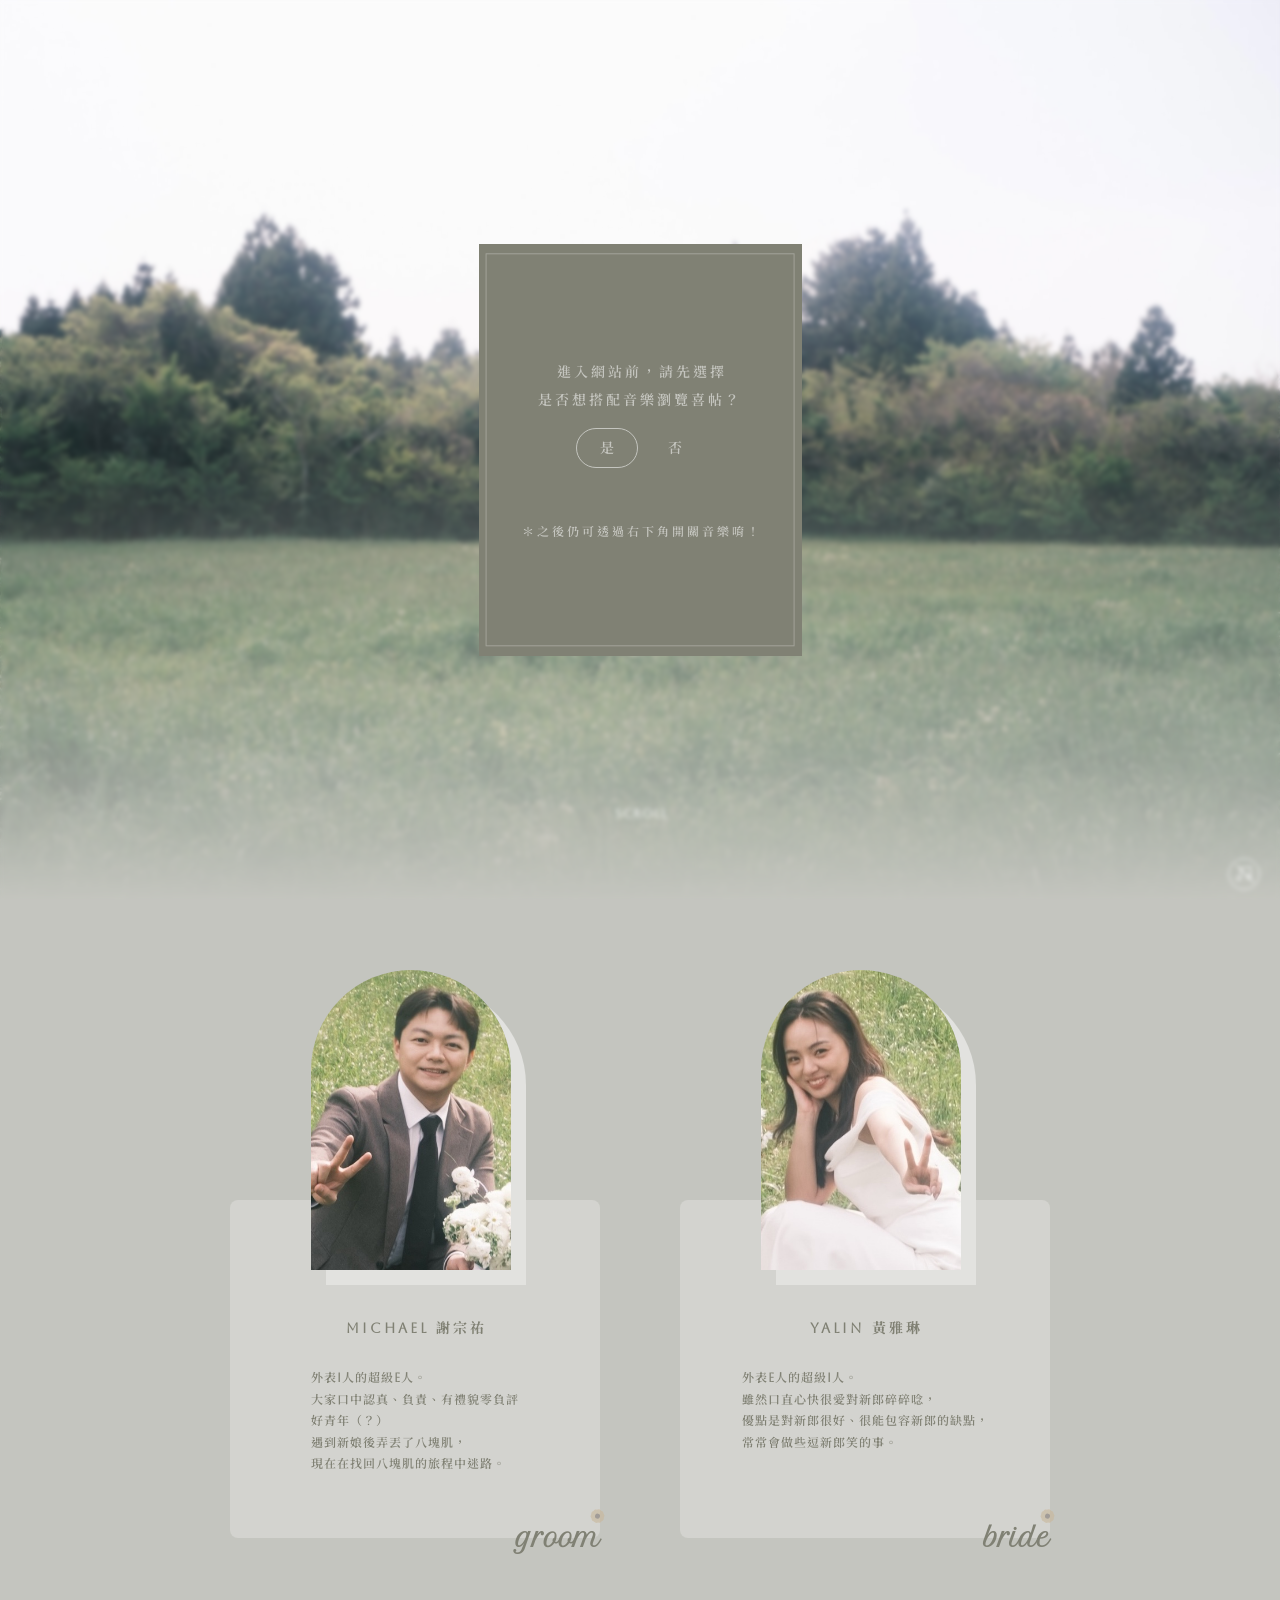
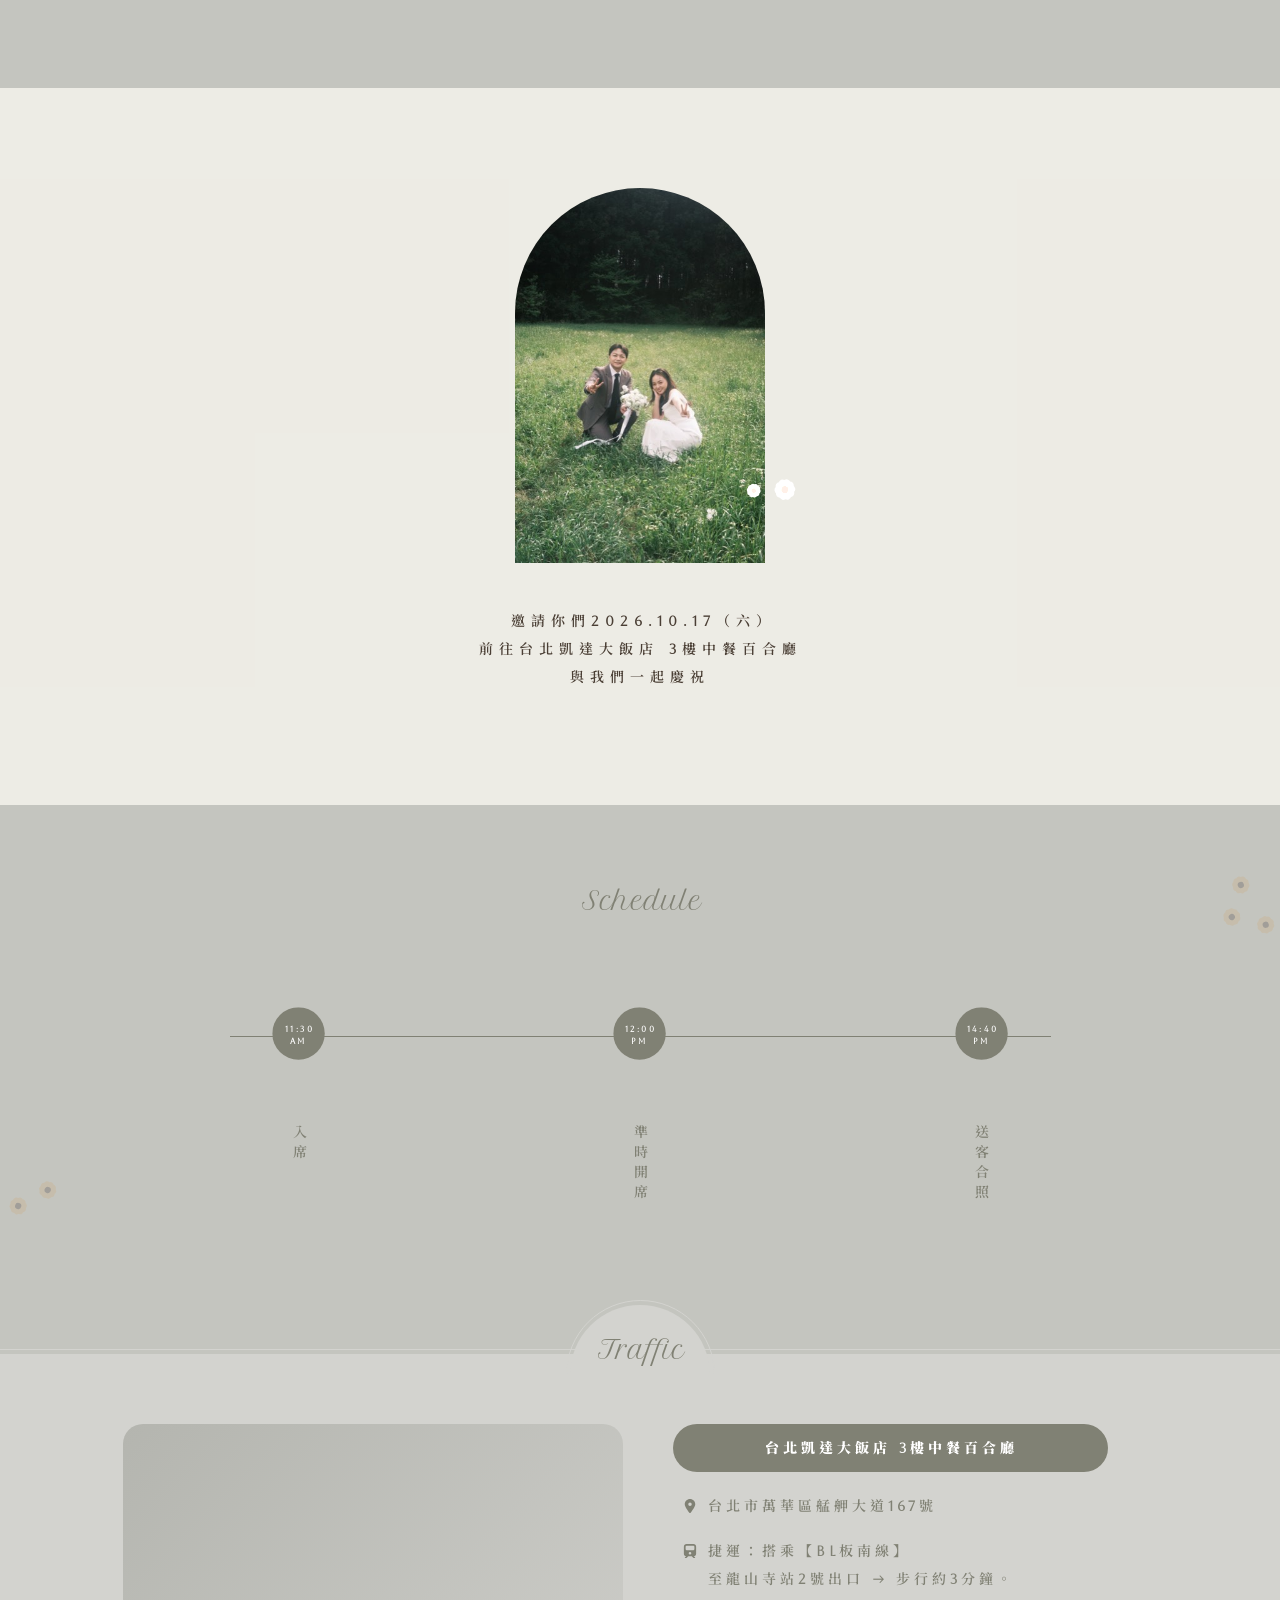
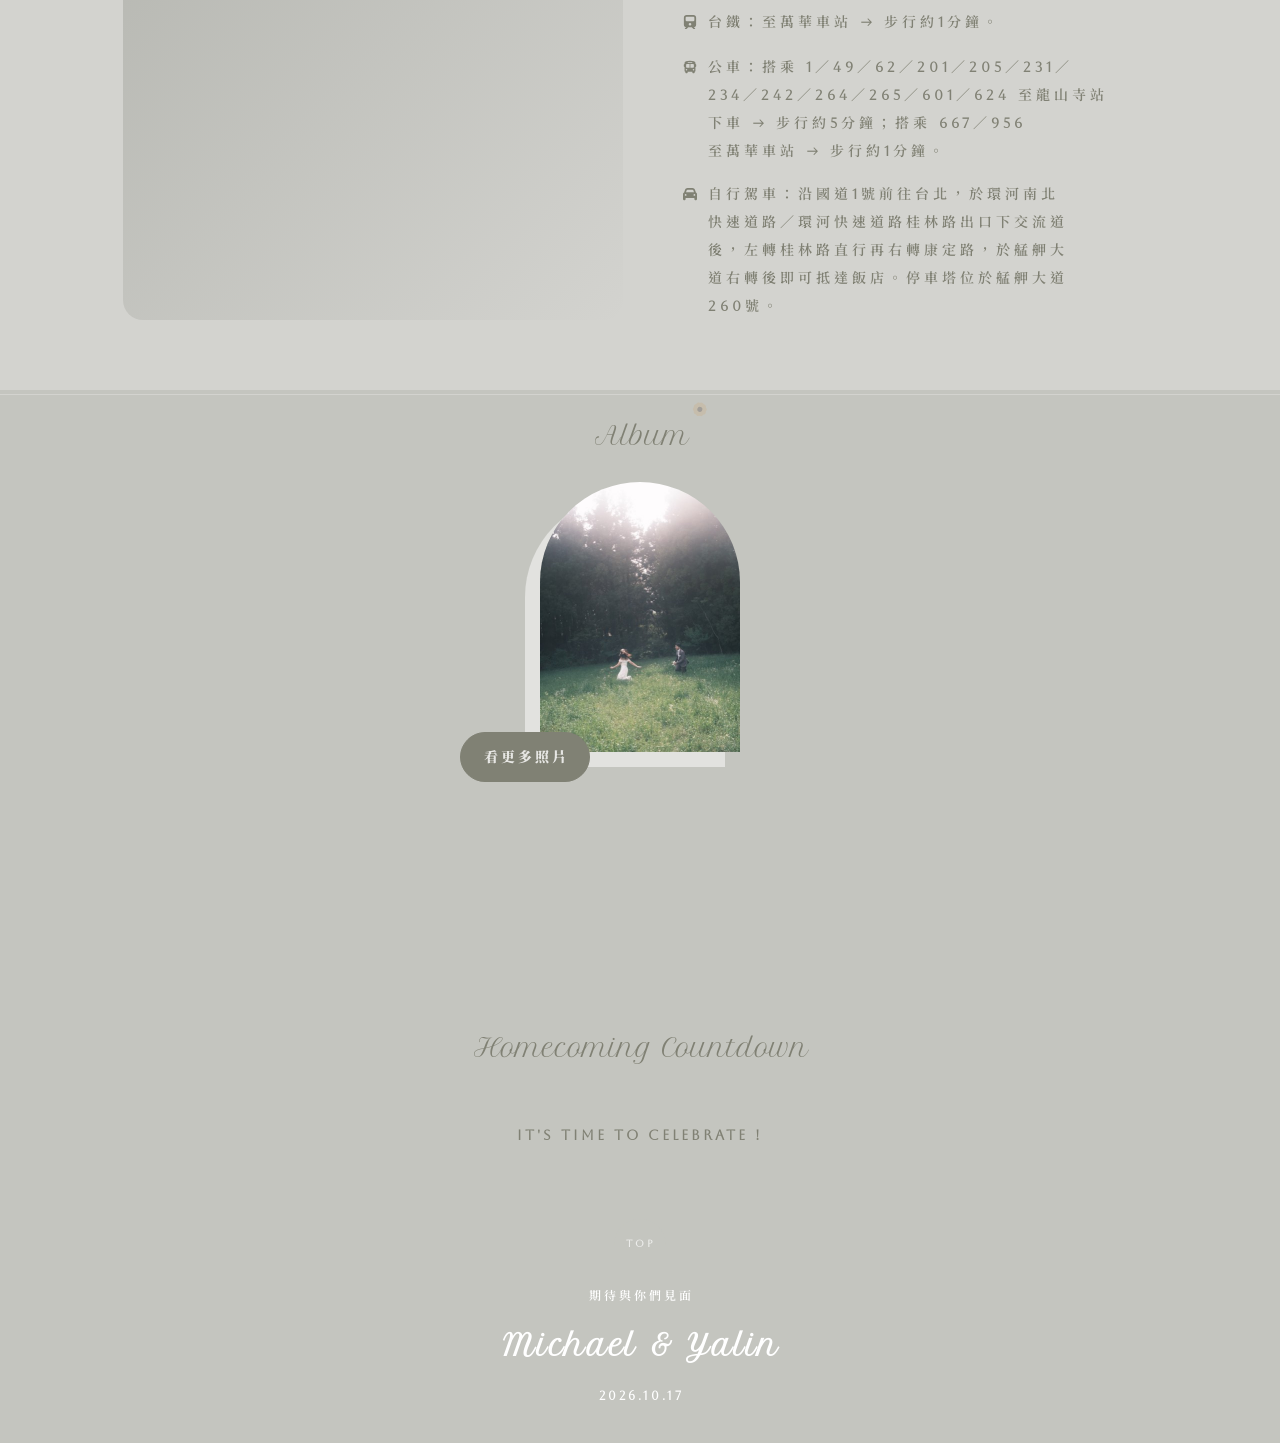
==== homecoming.html @ e2517334 "Add homecoming banquet (歸寧宴) sub-page New homecoming.html mirrors the wedding invitation with its ow" ====
<!DOCTYPE html>
<html lang="zh-Hant">
<head>
<meta charset="UTF-8">
<meta name="description" content="Save the Date for the homecoming banquet of Michael and Yalin!">
<meta name="viewport" content="width=device-width, initial-scale=1.0">
<title>Michael and Yalin｜歸寧宴</title>
<link rel="preconnect" href="https://fonts.googleapis.com">
<link rel="preconnect" href="https://fonts.gstatic.com" crossorigin>
<link rel="stylesheet" href="style.css">
</head>
<body data-event-date="Oct 17, 2026 12:00:00">

<div id="music-onoroff">
    <div>
        <p>進入網站前，請先選擇<br>是否想搭配音樂瀏覽喜帖？</p>
        <a href="javascript:void(0)" onclick="toggleMusic()">是</a>
        <a href="javascript:void(0)" onclick="hideMusicConsent()">否</a>
        <p style="font-size: 12px;">＊之後仍可透過右下角開關音樂唷！</p>
    </div>
</div>

<div class="music-button" onclick="toggleMusic()">
    <svg xmlns="http://www.w3.org/2000/svg" width="20" height="20" viewBox="0 0 24 24" fill="none" stroke="currentColor" stroke-width="1" stroke-linecap="round" stroke-linejoin="round"><circle cx="5.5" cy="17.5" r="2.5"/><circle cx="17.5" cy="15.5" r="2.5"/><path d="M8 17V5l12-2v12"/></svg>
    <div class="music-off-line" id="music-off-line"></div>
</div>

<div class="bg" id="homebg"></div>
<div class="bg" id="secondbg"></div>
<div class="bg" id="thirdbg"></div>

<header id="header">
    <h1>
        2026.10.17<br>
        Michael <span class="amp">&amp;</span> Yalin
    </h1>
    <p class="header-sub">歸寧宴</p>
    <a href="javascript:void(0)" onclick="JumpTo('intro')">
        <p>scroll</p>
        <div id="scroll-line"></div>
    </a>
</header>

<div id="intro">
    <div class="intro-box">
        <div id="groom"></div>
        <p><b>MICHAEL 謝宗祐</b></p>
        <p class="intro-content">
            外表I人的超級E人。<br>
            大家口中認真、負責、有禮貌零負評<br>
            好青年（？）<br>
            遇到新娘後弄丟了八塊肌，<br>
            現在在找回八塊肌的旅程中迷路。
        </p>
        <span class="intro-title">groom</span>
    </div>
    <div class="intro-box">
        <div id="bride"></div>
        <p><b>YALIN 黃雅琳</b></p>
        <p class="intro-content">
            外表E人的超級I人。<br>
            雖然口直心快很愛對新郎碎碎唸，<br>
            優點是對新郎很好、很能包容新郎的缺點，<br>
            常常會做些逗新郎笑的事。
        </p>
        <span class="intro-title">bride</span>
    </div>
</div>

<div id="invite" class="invite">
    <div>
        <div class="invite-img"></div>
        <span id="invite-flower1"></span>
        <span id="invite-flower2"></span>
        <h2>we're getting married</h2>
    </div>
    <p>
        邀請你們2026.10.17（六）<br>
        前往台北凱達大飯店 3樓中餐百合廳<br>與我們一起慶祝
    </p>
</div>

<div id="schedule">
    <h2>Schedule</h2>
    <div id="right-flowers">
        <span class="flowers" id="right-flower1"></span>
        <span class="flowers" id="right-flower2"></span>
        <span class="flowers" id="right-flower3"></span>
    </div>
    <div id="left-flowers">
        <span class="flowers" id="left-flower1"></span>
        <span class="flowers" id="left-flower2"></span>
    </div>
    <div id="timeline">
        <div class="time" id="time1">11:30<br>AM</div>
        <div class="time" id="time2">12:00<br>PM</div>
        <div class="time" id="time3">14:40<br>PM</div>
        <div class="activity" id="activity1">入席</div>
        <div class="activity" id="activity2">準時開席</div>
        <div class="activity" id="activity3">送客合照</div>
    </div>
</div>

<div id="traffic">
    <div id="traffic-box">
        <h2>Traffic</h2>
        <div class="map">
            <iframe
                src="https://www.google.com/maps?q=%E5%8F%B0%E5%8C%97%E5%87%B1%E9%81%94%E5%A4%A7%E9%A3%AF%E5%BA%97%20%E5%8F%B0%E5%8C%97%E5%B8%82%E8%90%AC%E8%8F%AF%E5%8D%80%E8%89%8B%E8%88%BA%E5%A4%A7%E9%81%93167%E8%99%9F&output=embed"
                title="台北凱達大飯店地圖"
                loading="lazy"
                referrerpolicy="no-referrer-when-downgrade"
                allowfullscreen></iframe>
        </div>
        <div id="traffic-content">
            <div class="theplace">
                台北凱達大飯店 3樓中餐百合廳
            </div>
            <div class="guide">
                <div>
                    <svg xmlns="http://www.w3.org/2000/svg" viewBox="0 0 384 512" fill="currentColor" width="14px" height="14px" style="padding-top: 7px;"><path d="M215.7 499.2C267 435 384 279.4 384 192C384 86 298 0 192 0S0 86 0 192c0 87.4 117 243 168.3 307.2c12.3 15.3 35.1 15.3 47.4 0zM192 128a64 64 0 1 1 0 128 64 64 0 1 1 0-128z"/></svg>
                </div>
                <div>台北市萬華區艋舺大道167號</div>

                <div><svg xmlns="http://www.w3.org/2000/svg" viewBox="0 0 448 512" fill="currentColor" width="14px" height="14px" style="padding-top: 7px;"><path d="M96 0C43 0 0 43 0 96L0 352c0 48 35.2 87.7 81.1 94.9l-46 46C28.1 499.9 33.1 512 43 512l39.7 0c8.5 0 16.6-3.4 22.6-9.4L160 448l128 0 54.6 54.6c6 6 14.1 9.4 22.6 9.4l39.7 0c10 0 15-12.1 7.9-19.1l-46-46c46-7.1 81.1-46.9 81.1-94.9l0-256c0-53-43-96-96-96L96 0zM64 96c0-17.7 14.3-32 32-32l256 0c17.7 0 32 14.3 32 32l0 96c0 17.7-14.3 32-32 32L96 224c-17.7 0-32-14.3-32-32l0-96zM224 288a48 48 0 1 1 0 96 48 48 0 1 1 0-96z"/></svg></div>
                <div>捷運：搭乘【BL板南線】<br>至龍山寺站2號出口 → 步行約3分鐘。</div>

                <div><svg xmlns="http://www.w3.org/2000/svg" viewBox="0 0 448 512" fill="currentColor" width="14px" height="14px" style="padding-top: 7px;"><path d="M96 0C43 0 0 43 0 96L0 352c0 48 35.2 87.7 81.1 94.9l-46 46C28.1 499.9 33.1 512 43 512l39.7 0c8.5 0 16.6-3.4 22.6-9.4L160 448l128 0 54.6 54.6c6 6 14.1 9.4 22.6 9.4l39.7 0c10 0 15-12.1 7.9-19.1l-46-46c46-7.1 81.1-46.9 81.1-94.9l0-256c0-53-43-96-96-96L96 0zM64 96c0-17.7 14.3-32 32-32l256 0c17.7 0 32 14.3 32 32l0 96c0 17.7-14.3 32-32 32L96 224c-17.7 0-32-14.3-32-32l0-96zM224 288a48 48 0 1 1 0 96 48 48 0 1 1 0-96z"/></svg></div>
                <div>台鐵：至萬華車站 → 步行約1分鐘。</div>

                <div><svg xmlns="http://www.w3.org/2000/svg" viewBox="0 0 576 512" fill="currentColor" width="14px" height="14px" style="padding-top: 7px;"><path d="M288 0C422.4 0 512 35.2 512 80l0 16 0 32c17.7 0 32 14.3 32 32l0 64c0 17.7-14.3 32-32 32l0 160c0 17.7-14.3 32-32 32l0 32c0 17.7-14.3 32-32 32l-32 0c-17.7 0-32-14.3-32-32l0-32-192 0 0 32c0 17.7-14.3 32-32 32l-32 0c-17.7 0-32-14.3-32-32l0-32c-17.7 0-32-14.3-32-32l0-160c-17.7 0-32-14.3-32-32l0-64c0-17.7 14.3-32 32-32l0-32 0-16C64 35.2 153.6 0 288 0zM128 160l0 96c0 17.7 14.3 32 32 32l112 0 0-160-112 0c-17.7 0-32 14.3-32 32zM304 288l112 0c17.7 0 32-14.3 32-32l0-96c0-17.7-14.3-32-32-32l-112 0 0 160zM144 400a32 32 0 1 0 0-64 32 32 0 1 0 0 64zm288 0a32 32 0 1 0 0-64 32 32 0 1 0 0 64zM384 80c0-8.8-7.2-16-16-16L208 64c-8.8 0-16 7.2-16 16s7.2 16 16 16l160 0c8.8 0 16-7.2 16-16z"/></svg></div>
                <div>公車：搭乘 1／49／62／201／205／231／<br>234／242／264／265／601／624 至龍山寺站<br>下車 → 步行約5分鐘；搭乘 667／956<br>至萬華車站 → 步行約1分鐘。</div>

                <div><svg xmlns="http://www.w3.org/2000/svg" viewBox="0 0 512 512" fill="currentColor" width="14px" height="14px" style="padding-top: 7px;"><path d="M135.2 117.4L109.1 192l293.8 0-26.1-74.6C372.3 104.6 360.2 96 346.6 96L165.4 96c-13.6 0-25.7 8.6-30.2 21.4zM39.6 196.8L74.8 96.3C88.3 57.8 124.6 32 165.4 32l181.2 0c40.8 0 77.1 25.8 90.6 64.3l35.2 100.5c23.2 9.6 39.6 32.5 39.6 59.2l0 144 0 48c0 17.7-14.3 32-32 32l-32 0c-17.7 0-32-14.3-32-32l0-48L96 400l0 48c0 17.7-14.3 32-32 32l-32 0c-17.7 0-32-14.3-32-32l0-48L0 256c0-26.7 16.4-49.6 39.6-59.2zM128 288a32 32 0 1 0 -64 0 32 32 0 1 0 64 0zm288 32a32 32 0 1 0 0-64 32 32 0 1 0 0 64z"/></svg></div>
                <div>自行駕車：沿國道1號前往台北，於環河南北<br>快速道路／環河快速道路桂林路出口下交流道<br>後，左轉桂林路直行再右轉康定路，於艋舺大<br>道右轉後即可抵達飯店。停車塔位於艋舺大道<br>260號。</div>
            </div>
        </div>
    </div>
</div>

<div class="photo-video">
    <h2>Album</h2>
    <div class="photo"><a href="javascript:void(0)" onclick="showgallery()">看更多照片</a></div>
</div>

<a href="javascript:void(0)" id="closebutton" onclick="closegallery()">&times;</a>
<div id="gallery">
    <div id="photo-gallery">
        <div id="photo-gallery-grid"></div>
        <p>photos by Michael &amp; Yalin</p>
    </div>
</div>

<div id="photo-viewer">
    <button class="viewer-nav viewer-prev" onclick="showPrevViewerPhoto()" aria-label="Previous">&#10094;</button>
    <img src="" alt="" id="viewerImg">
    <button class="viewer-nav viewer-next" onclick="showNextViewerPhoto()" aria-label="Next">&#10095;</button>
</div>

<div class="countdown-area" id="countdown-area">
    <h2>Homecoming Countdown</h2>
    <p>距離歸寧宴還有</p>
    <div class="countdown-area-box">
        <div id="days"></div>
        <div id="hours"></div>
        <div id="mins"></div>
        <div id="secs"></div>
        <p>Days</p>
        <p>Hours</p>
        <p>Mins</p>
        <p>Secs</p>
    </div>
    <p>期待與你們見面！</p>
</div>

<footer>
    <a href="javascript:void(0)" onclick="JumpTo('header')">TOP</a>
    <div>期待與你們見面</div>
    <div class="footer-signature">Michael &amp; Yalin</div>
    <div>2026.10.17</div>
</footer>

<script src="https://code.jquery.com/jquery-3.4.1.js" integrity="sha256-WpOohJOqMqqyKL9FccASB9O0KwACQJpFTUBLTYOVvVU=" crossorigin="anonymous"></script>
<script src="script.js"></script>
</body>
</html>
---- style.css ----
@import url('https://fonts.googleapis.com/css2?family=Aboreto&family=Noto+Serif+TC:wght@600;900&family=Petit+Formal+Script&display=swap');

:root{
    --flower-svg: url("data:image/svg+xml,%3Csvg xmlns='http://www.w3.org/2000/svg' viewBox='0 0 40 60'%3E%3Cg fill='%23c9b79a'%3E%3Cellipse cx='20' cy='15' rx='8' ry='14'/%3E%3Cellipse cx='20' cy='15' rx='8' ry='14' transform='rotate(72 20 15)'/%3E%3Cellipse cx='20' cy='15' rx='8' ry='14' transform='rotate(144 20 15)'/%3E%3Cellipse cx='20' cy='15' rx='8' ry='14' transform='rotate(216 20 15)'/%3E%3Cellipse cx='20' cy='15' rx='8' ry='14' transform='rotate(288 20 15)'/%3E%3Ccircle cx='20' cy='15' r='5' fill='%23807874'/%3E%3C/g%3E%3C/svg%3E");
}

html{scroll-behavior: smooth;}
body,html{height: 100%;}

body{
    margin: 0;
    padding: 0;
    font-family: 'Aboreto','Noto Serif TC',serif;
    color: rgb(128, 129, 116);
    background-color: rgb(196, 197, 191);
    text-align: center;
    text-indent: 3px;
    letter-spacing: 3px;
    font-size: 14px;
    font-weight: 600;
    line-height: 2;
}

::selection{
    color: rgb(128, 129, 116);
    background-color: rgba(38, 39, 32,0.7);
}

h1{
    font-size: 12px;
    margin-top: 50px;
    font-weight: 900;
}

h2{
    font-size: 25px;
    font-family: 'Petit Formal Script', cursive;
    font-weight: 400;
    letter-spacing: 0;
}

header{
    width: 100%;
    height: 100%;
    position: relative;
    display: flex;
    flex-direction: column;
    justify-content: center;
    align-items: center;
    color: rgb(255, 255, 255);
    background-image: linear-gradient(rgba(196, 197, 191, 0) 50%,rgba(196, 197, 191, 1));
    overflow: hidden;
}

header h1{
    font-size: 13px;
    letter-spacing: 4px;
}

header h1 span.amp{
    font-size: 10px;
}

header a{
    position: absolute;
    display: flex;
    flex-direction: column;
    align-items: center;
    height: 110px;
    bottom: 0px;
    text-decoration: none;
    color: rgba(255, 255, 255,0.8);
}

header a p{
    font-size: 12px;
    letter-spacing: 1px;
    padding-bottom: 10px;
    animation-name: scrollp;
    animation-iteration-count: infinite;
    animation-duration: 2s;
    transform: translateY(0);
}

@keyframes scrollp{
    0% { transform: translateY(0); }
    50% { transform: translateY(10px); }
    100% { transform: translateY(0); }
}

#scroll-line{
    display: block;
    height: 0;
    border-left: 1px solid rgba(255, 255, 255, 0.3);
    animation-name: scroll-line;
    animation-iteration-count: infinite;
    animation-duration: 1s;
}

@keyframes scroll-line{
    0% { height: 0; }
    100% { height: 60px; }
}

.bg{
    width: 100%;
    height: 100%;
    position: fixed;
    background-size: cover;
    background-position: center;
    z-index: -99;
}

#homebg{
    background-position: 50% 40%;
    background-image: url("reference/網頁用圖/background1.JPG");
    z-index: -100;
}
#secondbg{
    background-image: url("reference/網頁用圖/background2.JPG");
    display: none;
}
#thirdbg{
    background-image: url("reference/網頁用圖/background3.JPG");
    filter: brightness(160%);
    display: none;
}

#intro{
    padding: 150px 0 0 0;
    display: flex;
    flex-wrap: wrap;
    justify-content: center;
    background-color: rgb(196, 197, 191);
    overflow: hidden;
}

.intro-box{
    display: flex;
    flex-direction: column;
    align-items: center;
    position: relative;
    background-color: rgba(211, 211, 207);
    border-radius: 8px;
    padding: 100px 50px 50px 50px;
    margin: 150px 40px;
    width: 270px;
    opacity: 0;
    transform: translateY(100px);
    transition: 1s;
}

.intro-box.active{
    opacity: 1;
    transform: translateX(0);
}

#groom, #bride{
    position: absolute;
    top: -80px;
    left: 49%;
    transform: translate(-50%, -50%);
    width: 200px;
    height: 300px;
    border-radius: 100px 100px 0 0;
    box-shadow: 15px 15px 0px rgb(226, 226, 223);
    background-repeat: no-repeat;
}

#groom{
    background-image: url('reference/網頁用圖/avatar_groom.jpg');
    background-position: 50% 30%;
    background-size: cover;
}

#bride{
    background-image: url('reference/網頁用圖/avatar_bride.jpg');
    background-position: 50% 20%;
    background-size: cover;
}

.intro-content{
    text-align: left;
    text-indent: 0;
    font-size: 12px;
    letter-spacing: 1px;
    line-height: 1.8;
    opacity: 0;
    transition: 1.5s;
}

.intro-content.active{
    opacity: 1;
}

.intro-title{
    position: absolute;
    font-family: 'Petit Formal Script', cursive;
    font-size: 25px;
    letter-spacing: 0;
    bottom: -25px;
    right: 0px;
}

.intro-title::after{
    content: '';
    position: absolute;
    height: 50px;
    width: 20px;
    background-image: var(--flower-svg);
    background-repeat: no-repeat;
    background-size: contain;
    transform: rotate(15deg);
    right: -3px;
    bottom: 5px;
    opacity: 0.6;
    z-index: -1;
    pointer-events: none;
}

#invite{
    padding: 100px 0;
    display: flex;
    flex-direction: column;
    align-items: center;
    color: rgb(74, 63, 53);
    background-color: rgba(245, 242, 235, 0.85);
    overflow: hidden;
}

#invite div{
    position: relative;
    width: 350px;
}

.invite-img{
    width: 70%;
    max-width: 250px;
    aspect-ratio: 1 / 1.5;
    border-radius: 200px 200px 0 0;
    margin: auto;
    background-image: url('reference/gallery/thumbs/IMG_0279.JPG');
    background-size: cover;
    background-position: 50% 20%;
}

#invite-flower1{
    position: absolute;
    width: 20px;
    height: 30px;
    bottom:50px;
    right: 50px;
    background-image: var(--flower-svg);
    background-repeat: no-repeat;
    background-size: contain;
    filter: brightness(200%);
    transform: rotate(-10deg);
    animation-name: smallflower;
    animation-iteration-count: infinite;
    animation-duration: 1s;
    pointer-events: none;
    user-select:none;
}

@keyframes smallflower{
    0% { transform: rotate(-10deg); }
    50% { transform: rotate(-5deg); }
    100% { transform: rotate(-10deg); }
}

#invite-flower2{
    position: absolute;
    width: 30px;
    height: 45px;
    bottom: 40px;
    right: 18px;
    background-image: var(--flower-svg);
    background-repeat: no-repeat;
    background-size: contain;
    filter: brightness(200%);
    transform: rotate(15deg);
    animation-name: bigflower;
    animation-iteration-count: infinite;
    animation-duration: 1s;
    pointer-events: none;
    user-select:none;
}

@keyframes bigflower{
    0% { transform: rotate(15deg); }
    50% { transform: rotate(10deg); }
    100% { transform: rotate(15deg); }
}

#invite h2{
    position: absolute;
    font-size: 28px;
    bottom: -50px;
    width: 100%;
    color: rgb(255, 255, 255);
    opacity: 0;
    transition: 0.7s;
    transform: translateY(50px);
}

#invite h2.active{
    opacity: 1;
    transform: translateY(0);
}

#invite p{
    padding: 30px 20px 0 20px;
    text-indent: 6px;
    letter-spacing: 6px;
    opacity: 0;
    transition: 0.7s;
    transition-delay: 0.1s;
    transform: translateY(50px);
}

#invite p.active{
    opacity: 1;
    transform: translateY(0);
}

/* ---------- Cross-links between the wedding page and the
   homecoming-banquet sub-page (index.html <-> homecoming.html) ---------- */
.page-link:link, .page-link:visited{
    display: inline-block;
    width: auto;
    margin-top: 40px;
    padding: 10px 24px;
    font-size: 13px;
    letter-spacing: 3px;
    text-indent: 3px;
    text-decoration: none;
    color: rgba(255, 255, 255, 0.9);
    border: 1px solid rgb(128, 129, 116);
    background-color: rgb(128, 129, 116);
    border-radius: 70px;
    transition: 0.5s;
}

.page-link:hover, .page-link:active{
    color: rgb(128, 129, 116);
    background-color: rgba(245, 242, 235, 0.9);
}

.footer-page-link:link, .footer-page-link:visited{
    margin-top: 10px;
    font-size: 11px;
    padding: 7px 18px;
    color: rgba(255, 255, 255, 0.85);
    border-color: rgba(255, 255, 255, 0.6);
    background-color: transparent;
}

.footer-page-link:hover, .footer-page-link:active{
    color: rgb(128, 129, 116);
    background-color: rgba(255, 255, 255, 0.85);
    border-color: rgba(255, 255, 255, 0.85);
}

.header-sub{
    margin: 0;
    font-size: 12px;
    letter-spacing: 8px;
    color: rgba(255, 255, 255, 0.85);
}

#schedule{
    position: relative;
    padding: 50px 0 150px 0;
    background-color: rgb(196, 197, 191);
    overflow: hidden;
}

#timeline{
    position: relative;
    margin: auto;
    padding-top: 50px;
    display: grid;
    grid-auto-columns: 1fr;
    grid-template-areas:
      'time1 activity1'
      'time2 activity2'
      'time3 activity3';
    width: 260px;
    row-gap: 50px;
    justify-content: center;
}

#timeline::before{
    content: '';
    position: absolute;
    width: 0;
    height: 85%;
    top: 90px;
    left: 25%;
    border-left: 1px solid rgb(128, 129, 116);
}

#timeline div{
    display: flex;
    align-items: center;
    justify-content: center;
}

.time{
    font-size: 12px;
    width: 75px;
    height: 70px;
    border-radius: 50%;
    padding-top: 5px;
    line-height: 1.5;
    justify-self: center;
    color: rgb(255, 255, 255);
    background-color: rgb(128, 129, 116);
    transform: scale(0.7);
}

.time.active{
    animation-name: time-animation;
    animation-duration: 1.5s;
    animation-fill-mode: forwards;
}

@keyframes time-animation{
    0%{ transform: scale(0.7); }
    50%{ transform: scale(1); }
    100%{ transform: scale(0.9); }
}

.activity{
    letter-spacing: 6px;
}

#time1{ grid-area: time1; }
#time2{ grid-area: time2; }
#time3{ grid-area: time3; }
#activity1{ grid-area: activity1; }
#activity2{ grid-area: activity2; }
#activity3{ grid-area: activity3; }

#right-flowers{ position: absolute; top: 20%; right: 0; }
#left-flowers{ position: absolute; bottom: 20%; left: 0; }

.flowers{
    display: inline-block;
    position: relative;
    width: 25px;
    height: 40px;
    opacity: 0.5;
    pointer-events: none;
    user-select:none;
    background-image: var(--flower-svg);
    background-repeat: no-repeat;
    background-size: contain;
}

#left-flower1{ transform: rotate(15deg); }
#left-flower2{ transform: rotate(30deg); top:-17px; left: -5px; }
#right-flower1{ transform: scaleX(-1) rotate(40deg); top:-10px; right: -35px; }
#right-flower2{ transform: rotate(-15deg); top:-40px; right: -8px; }
#right-flower3{ transform: scaleX(-1) rotate(10deg); }

#traffic{ background-color: rgb(196, 197, 191); }

#traffic h2{
    padding: 20px 5px 0 5px;
    background-color: rgba(211, 211, 207,1);
    border-radius: 70px 70px 0 0;
    width: 130px;
    top: -70px;
    position: absolute;
}

#traffic h2::before{
    content: '';
    position: absolute;
    border: 1px solid rgba(211, 211, 207,1);
    border-radius: 75px 75px 0 0;
    width: 105%;
    height: 110%;
    top: -5px;
    left: -4.5px;
}

#traffic-box{
    padding: 50px 0;
    background-color: rgba(211, 211, 207,1);
    display: flex;
    flex-wrap: wrap;
    justify-content: center;
    position: relative;
}

#traffic-box::before{
    content: '';
    position: absolute;
    border-top: 1px solid rgba(211, 211, 207,1);
    width: 100%;
    top: -5px;
    left: 0;
}

#traffic-box::after{
    content: '';
    position: absolute;
    border-top: 1px solid rgba(211, 211, 207,1);
    width: 100%;
    bottom: -5px;
    left: 0;
    z-index: 2;
}

.map{
    width: 90%;
    max-width: 500px;
    aspect-ratio: 4 / 3;
    position: relative;
    margin: 20px 0;
    display: flex;
    justify-content: center;
    align-items: center;
    border-radius: 20px;
    background: linear-gradient(135deg, rgb(180,181,175), rgb(211,211,207));
    overflow: hidden;
}

.map iframe{
    position: absolute;
    inset: 0;
    width: 100%;
    height: 100%;
    border: 0;
    display: block;
}

#traffic-content{
    display: flex;
    flex-direction: column;
    justify-content: center;
    padding: 20px 50px;
    letter-spacing: 4px;
    max-width: 600px;
}

.theplace{
    color: rgb(255, 255, 255);
    background-color: rgb(128, 129, 116);
    padding: 10px;
    border-radius: 40px;
    font-weight: 900;
    text-align: center;
    opacity: 0;
    transition: 1s;
}

.theplace.active{ opacity: 1; }

.guide{
    text-align: left;
    text-indent: 0;
    padding: 20px 0 0 10px;
    display: grid;
    grid-template-columns: 25px auto;
    row-gap: 15px;
    opacity: 0;
    transform: translateY(100px);
    transition: 1s;
}

.guide.active{ opacity: 1; transform: translateY(0); }

#dresscode{
    padding: 200px 0;
    position: relative;
    background-color: rgb(196, 197, 191);
    overflow: hidden;
}

.dresscode-box{
    width: 0px;
    margin: auto;
    position: relative;
    opacity: 0;
    transition: 1s;
}

.dresscode-box.active{ opacity: 1; width: 340px; }

.dresscode-img{
    position: absolute;
    width: 80%;
    height: 120%;
    background-image: url('reference/gallery/thumbs/IMG_0344.JPG');
    background-repeat: no-repeat;
    background-size: cover;
    left: -55%;
    top: -10%;
}

.dresscode-img::after{
    content: '';
    position: absolute;
    background-color: rgba(196, 197, 191,0.6);
    width: 100%;
    height: 100%;
    top: 0;
    left: 0;
}

#dresscode-flower{
    position: absolute;
    bottom: 10px;
    right: -32px;
    pointer-events: none;
    user-select:none;
}

#dresscode-flower1{ width: 15px; transform: rotate(15deg); }
#dresscode-flower2{ transform: rotate(40deg); left: -8px; bottom: -10px; opacity: 0; }

.dresscode-box h2{
    position: absolute;
    top:-25px;
    left: 50%;
    transform: translate(-50%,-50%);
    white-space: nowrap;
    z-index: 2;
}

#dresscode-content{
    background-color: rgb(180, 181, 175);
    width: 90%;
    height: 90%;
    margin: auto;
    white-space: nowrap;
    position: relative;
}

#dresscode-content::after{
    position: absolute;
    content: '';
    border: 1px solid rgb(196, 197, 191);
    width: calc(100% - 20px);
    height: calc(100% - 20px);
    top: 10px;
    left: 10px;
}

#dresscode-grid{
    display: grid;
    grid-template-columns: auto auto;
    gap: 20px;
    padding: 40px;
    align-items: center;
    justify-content: center;
}

.dresscode-note{
    padding: 0 30px 30px 30px;
    font-size: 12px;
    letter-spacing: 4px;
    line-height: 1.8;
}

.circle{ width: 60px; height: 60px; border-radius: 50%; }

#circle1{ background-color: #EDE7DB; }
#circle2{ background-color: #D8CFBE; }
#circle3{ background-color: #A69F8D; }
#circle4{ background-color: #77624B; }
#circle5{ background-color: #717171; }

.dresscode-label{
    text-align: left;
    font-size: 11px;
    letter-spacing: 1px;
}

.photo-video{
    position: relative;
    background-color: rgb(196, 197, 191);
    padding: 0 0 150px 0;
    overflow: hidden;
}

.photo-video h2::before{
    content: '';
    position: absolute;
    height: 50px;
    width: 20px;
    background-image: var(--flower-svg);
    background-repeat: no-repeat;
    background-size: contain;
    transform: rotate(20deg) translate(80px,-40px);
    opacity: 0.5;
    pointer-events: none;
    user-select:none;
}

.photo{
    position: relative;
    background-size: cover;
    background-repeat: no-repeat;
    background-position: center;
    background-image: url('reference/gallery/thumbs/IMG_0300.JPG');
    width: 200px;
    height: 270px;
    border-radius: 130px 130px 0 0;
    box-shadow: -15px 15px 0px rgb(226, 226, 223);
    margin: 0 auto 100px auto;
    opacity: 0;
    transform: translate(-50px);
}

.photo.active{ opacity: 1; transform: translate(0); transition: 1s; }

.photo a:link, .photo a:visited{
    position: absolute;
    left: -80px;
    bottom: -30px;
    color: rgba(255, 255, 255,0.8);
    border: 1px solid rgb(128, 129, 116);
    background-color: rgb(128, 129, 116);
    text-decoration: none;
    font-weight: 900;
    padding: 10px 20px;
    border-radius: 70px;
    transition: 0.5s;
}

.photo a:hover, .photo a:active{
    color: rgb(128, 129, 116);
    border: 1px solid rgb(128, 129, 116);
    background-color: rgb(196, 197, 191);
}

#closebutton:link, #closebutton:visited{
    position: fixed;
    z-index: 101;
    right: 30px;
    top: 0;
    color: rgb(128, 129, 116);
    font-size: 40px;
    font-weight: 900;
    text-decoration: none;
    transition: 0.5s;
    display: none;
}

#closebutton:hover, #closebutton:active{ transform: scale(1.2); }

#gallery{
    background-color: rgba(196, 197, 191,0.95);
    position: fixed;
    z-index: 100;
    overflow-y: auto;
    height: 100%;
    width: 100%;
    top: 0;
    display: none;
}

#photo-gallery{
    text-indent: 0;
    padding: 100px 30px 60px 30px;
    display: none;
}

#photo-gallery-grid{
    display: grid;
    grid-template-columns: repeat(2, 1fr);
    gap: 8px;
    max-width: 900px;
    margin: 0 auto;
}

#photo-gallery-grid img{
    width: 100%;
    aspect-ratio: 1 / 1;
    object-fit: cover;
    cursor: pointer;
    transition: opacity 0.4s, transform 0.4s;
}

#photo-gallery-grid img:hover{ opacity: 0.85; transform: scale(1.02); }

#photo-gallery p{ padding-top: 30px; }

@media screen and (min-width: 700px){
    #photo-gallery-grid{ grid-template-columns: repeat(4, 1fr); }
}

/* full-image viewer inside gallery overlay */
#photo-viewer{
    display: none;
    position: fixed;
    inset: 0;
    background-color: rgba(30,28,24,0.92);
    z-index: 105;
    align-items: center;
    justify-content: center;
}

#photo-viewer img{
    max-width: 90vw;
    max-height: 86vh;
    object-fit: contain;
    box-shadow: 0 10px 40px rgba(0,0,0,0.5);
}

#photo-viewer .viewer-nav{
    position: absolute;
    top: 50%;
    transform: translateY(-50%);
    background: transparent;
    border: none;
    color: rgb(230,230,225);
    font-size: 2rem;
    cursor: pointer;
    padding: 10px;
}

#photo-viewer .viewer-prev{ left: 10px; }
#photo-viewer .viewer-next{ right: 10px; }

.countdown-area{
    background-color: rgb(196, 197, 191);
    padding: 0 10px 100px 10px;
    margin: auto;
    text-align: center;
    overflow: hidden;
}

.countdown-area h2{ position: relative; }

.countdown-area h2::before{
    content: '';
    position: absolute;
    height: 50px;
    width: 20px;
    background-image: var(--flower-svg);
    background-repeat: no-repeat;
    background-size: contain;
    transform: rotate(20deg) translate(150px,-100px);
    opacity: 0.5;
    pointer-events: none;
    user-select:none;
}

.countdown-area>p{ padding: 20px 0; }

.countdown-area-box{
    max-width: 700px;
    margin: 20px auto 0 auto;
    display: grid;
    grid-template-columns: 1fr 1fr 1fr 1fr;
    justify-content: center;
}

.countdown-area-box>div{ font-size: 21px; transform: translateY(-50px); opacity: 0; }
.countdown-area-box>div.active{ transform: translateY(0); opacity: 1; transition: 1.5s; }
.countdown-area-box>div.active:nth-child(2){ transition-delay: 0.5s; }
.countdown-area-box>div.active:nth-child(3){ transition-delay: 1s; }
.countdown-area-box>div.active:nth-child(4){ transition-delay: 1.5s; }

#RSVP{
    padding: 100px 0;
    background-color: rgba(196, 197, 191,0.95);
    overflow: hidden;
}

#RSVPcircle{
    display: inline-block;
    margin: auto;
    padding: 10px 18px 10px 20px;
    border: 3px double rgba(128, 129, 116,0.7);
    border-radius: 50%;
    opacity: 1;
    text-indent: 0;
    line-height: 1.5;
    font-family: 'Petit Formal Script', cursive;
    font-size: 20px;
}

#RSVParea{ max-width: 320px; margin: 20px auto 0 auto; }

.attend{
    position: relative;
    padding: 8px 22px;
    margin: 8px 6px;
    cursor: pointer;
    display: inline-block;
    font-weight: 900;
    border: 1px solid rgba(128, 129, 116, 0.5);
    border-radius: 30px;
    color: rgb(128, 129, 116);
    background-color: transparent;
    transition: background-color 0.3s, color 0.3s, border-color 0.3s;
}

.attend input{ position: absolute; opacity: 0; }

.attend:has(input:checked){
    background-color: rgb(128, 129, 116);
    border-color: rgb(128, 129, 116);
    color: rgb(255, 255, 255);
}

.attend .flower-deco{
    position: absolute;
    width: 20px;
    height: 30px;
    top: -10px;
    opacity: 0;
    transition: 0.5s;
    pointer-events: none;
    user-select:none;
    background-image: var(--flower-svg);
    background-repeat: no-repeat;
    background-size: contain;
}

.attend-flower1{ left: 0; transform: scaleX(-1) rotate(20deg); }
.attend-flower2{ right: 0; transform: rotate(20deg); }
.attend:hover .flower-deco{ opacity: 0.5; }
.attend input:checked ~ .flower-deco{ opacity: 1; }

.form-grid{ text-indent: 0; text-align: left; margin: 15px 0 ; }
.form-title{ font-weight: 900; margin-top: 50px; }

input:not([type=submit]), select, textarea{
    width: 100%;
    box-sizing: border-box;
    padding: 8px 10px;
    letter-spacing: 2px;
    font-size: 13px;
    color: rgb(91, 93, 79);
    background-color: rgba(128, 129, 116, 0.5);
    border: none;
    border-radius: 0;
    font-family: 'Noto Serif TC',serif;
}

input:focus, select:focus, textarea:focus{ outline: none; }

select{
    padding: 8px 0;
    text-indent: 7px;
    height: 32px;
    -moz-appearance: none;
    -webkit-appearance: none;
    appearance: none;
}

textarea{ display: block; width: 100%; resize: none; margin-bottom: 0; }

::placeholder{ color: rgba(91, 93, 79,0.7); font-family: 'Noto Serif TC',serif; }

.AandK{ display: flex; align-items: center; gap: 6px; }
.AandK label{ font-size: 12px; white-space: nowrap; }
.AandK select{ width: auto; flex: 1; }

.field-error{
    display: block;
    font-size: 11px;
    color: rgb(150, 76, 55);
    letter-spacing: 1px;
    text-indent: 0;
    min-height: 14px;
    margin-top: 4px;
}

#addressRow.is-hidden{ display: none; }

input[type=submit]{
    color: rgba(128, 129, 116, 1);
    background-color: rgba(128, 129, 116, 0);
    border: 1px solid rgba(128, 129, 116, 1);
    padding: 10px 20px;
    margin-top: 50px;
    border-radius: 20px;
    text-indent: 5px;
    letter-spacing: 5px;
    font-family: 'Noto Serif TC',serif;
    font-size: 13px;
    font-weight: 900;
    transition: 1s;
    cursor: pointer;
}

@media (hover){
    input[type=submit]:hover, input[type=submit]:active{
        color: rgba(196, 197, 191, 1);
        background-color: rgb(128, 129, 116);
        cursor: pointer;
    }
}

#loading{
    position: fixed;
    top: 50%;
    left: 50%;
    transform: translate(-50%, -50%);
    display: none;
    z-index: 120;
}

#loader{
    border: 8px solid rgba(255, 255, 255, 0.5);
    border-radius: 50%;
    border-top: 8px solid rgba(255, 255, 255, 0);
    width: 70px;
    height: 70px;
    animation: spin 1s linear infinite;
}

@keyframes spin{ 0%{ transform: rotate(0deg); } 100%{ transform: rotate(360deg); } }

#submit-success{
    width: 100%;
    height: 100%;
    color: rgb(196, 197, 191);
    display: none;
    justify-content: center;
    align-items: center;
    text-align: center;
    z-index: 130;
    position: fixed;
    top: 0;
    backdrop-filter: blur(2px);
    -webkit-backdrop-filter: blur(2px);
}

#submit-success h1{ position: relative; font-size: 20px; font-weight: 900; }

#submit-success>div{
    background-color: rgb(128, 129, 116);
    padding: 50px 70px;
    position: relative;
}

#submit-success>div::before{
    content: '';
    position: absolute;
    border: 1px solid rgba(196, 197, 191,0.5);
    width: 95%;
    height: 95%;
    top: 50%;
    left: 50%;
    transform: translate(-50%,-50%);
}

#submit-success>div>div{ margin: 30px 0 50px 0; position: relative; }

#submit-success a:link, #submit-success a:visited{
    position: relative;
    color: rgb(196, 197, 191);
    border: 1px solid rgb(196, 197, 191);
    text-decoration: none;
    padding: 10px 20px;
    border-radius: 20px;
    transition: 0.5s;
    cursor: pointer;
}

#submit-success a:hover, #submit-success a:active{
    color: rgb(128, 129, 116);
    background-color: rgb(196, 197, 191);
}

#music-onoroff{
    width: 100%;
    height: 100%;
    color: rgb(196, 197, 191);
    display: flex;
    justify-content: center;
    align-items: center;
    text-align: center;
    z-index: 140;
    position: fixed;
    top: 0;
    backdrop-filter: blur(2px);
    -webkit-backdrop-filter: blur(2px);
}

#music-onoroff.is-hidden{ display: none; }

#music-onoroff>div{
    background-color: rgb(128, 129, 116);
    padding: 100px 40px;
    position: relative;
}

#music-onoroff>div::before{
    content: '';
    position: absolute;
    border: 1px solid rgba(196, 197, 191,0.5);
    width: 95%;
    height: 95%;
    top: 50%;
    left: 50%;
    transform: translate(-50%,-50%);
}

#music-onoroff a:link, #music-onoroff a:visited{
    position: relative;
    display: inline-block;
    color: rgb(196, 197, 191);
    border: 1px solid rgb(196, 197, 191);
    text-decoration: none;
    padding: 5px 20px;
    margin-bottom: 40px;
    border-radius: 20px;
    transition: 0.5s;
}

#music-onoroff a:link:last-of-type{
    border: none;
}

#music-onoroff a:hover, #music-onoroff a:active{
    color: rgb(128, 129, 116);
    background-color: rgb(196, 197, 191);
}

.music-button{
    position: fixed;
    bottom: 10px;
    right: 20px;
    width: 30px;
    height: 30px;
    display: flex;
    justify-content: center;
    align-items: center;
    color: rgb(255, 255, 255);
    border: 1px solid rgba(255, 255, 255, 0.7);
    border-radius: 50%;
    cursor: pointer;
    z-index: 110;
    animation: musicbutton 1.5s;
}

@keyframes musicbutton{
    0%{ transform: rotate(-10deg); }
    20%{ transform: rotate(10deg); }
    40%{ transform: rotate(-10deg); }
    60%{ transform: rotate(10deg); }
    80%{ transform: rotate(-10deg); }
    100%{ transform: rotate(0); }
}

.music-off-line{
    position: absolute;
    width: 80%;
    border-top: 1px solid rgba(255, 255, 255, 0.9);
    transform: rotate(45deg);
    transform-origin: top left;
    top: 20%;
    left: 25%;
    transition: 0.5s;
}

.music-off-line.playmusic{ width: 0; }

footer{
    padding: 30px 0;
    color: rgb(255,255,255);
    background-color: rgb(196, 197, 191);
    display: flex;
    flex-direction: column;
    align-items: center;
    font-size: 12px;
    position: relative;
}

footer>a{
    display: flex;
    align-items: center;
    justify-content: center;
    position: absolute;
    color: rgba(255,255,255,0.7);
    background-color: rgb(196, 197, 191);
    font-size: 10px;
    text-indent: 2px;
    text-decoration: none;
    top: -30px;
    padding: 15px 10px 0 10px;
    border-radius: 30px 30px 0 0;
    cursor: pointer;
}

footer div{ padding: 5px 0; }

.footer-signature{
    font-family: 'Petit Formal Script', cursive;
    font-size: 28px;
    letter-spacing: 2px;
}

@media screen and (min-width: 800px) {
    #timeline{
        grid-template-areas:
        'time1 time2 time3'
        'activity1 activity2 activity3';
        width: 80%;
    }
    #timeline::before{
        width: 80%;
        height: 0;
        left: 10%;
        border-top: 1px solid rgb(128, 129, 116);
    }
    #time2{ animation-delay: 0.3s; }
    #time3{ animation-delay: 0.6s; }
    .activity{ writing-mode: vertical-lr; align-self: start; }
}

@media screen and (min-width: 600px) {
    #invite h2{ font-size: 30px; }
}

/* ---------- Mobile: tighter letter-spacing + responsive widths so
   Chinese text has room to breathe instead of wrapping 1-2 chars/line ---------- */
@media screen and (max-width: 600px) {
    body{ letter-spacing: 1px; }

    .intro-box{
        width: 82vw;
        max-width: 280px;
        padding: 90px 24px 40px 24px;
        margin: 130px 16px;
    }

    #invite div{ width: 88vw; max-width: 320px; }
    #invite p{ letter-spacing: 2px; padding: 30px 12px 0 12px; }

    #timeline{ width: 220px; }

    .activity{ letter-spacing: 2px; }

    #traffic-content{ padding: 20px 24px; letter-spacing: 1px; }
    .guide{ padding-right: 10px; }

    .dresscode-box.active{ width: 90vw; max-width: 320px; }
    .dresscode-note{ letter-spacing: 1px; padding: 0 20px 24px 20px; }

    #RSVParea{ max-width: 90vw; }

    input[type=submit]{ letter-spacing: 3px; }
}
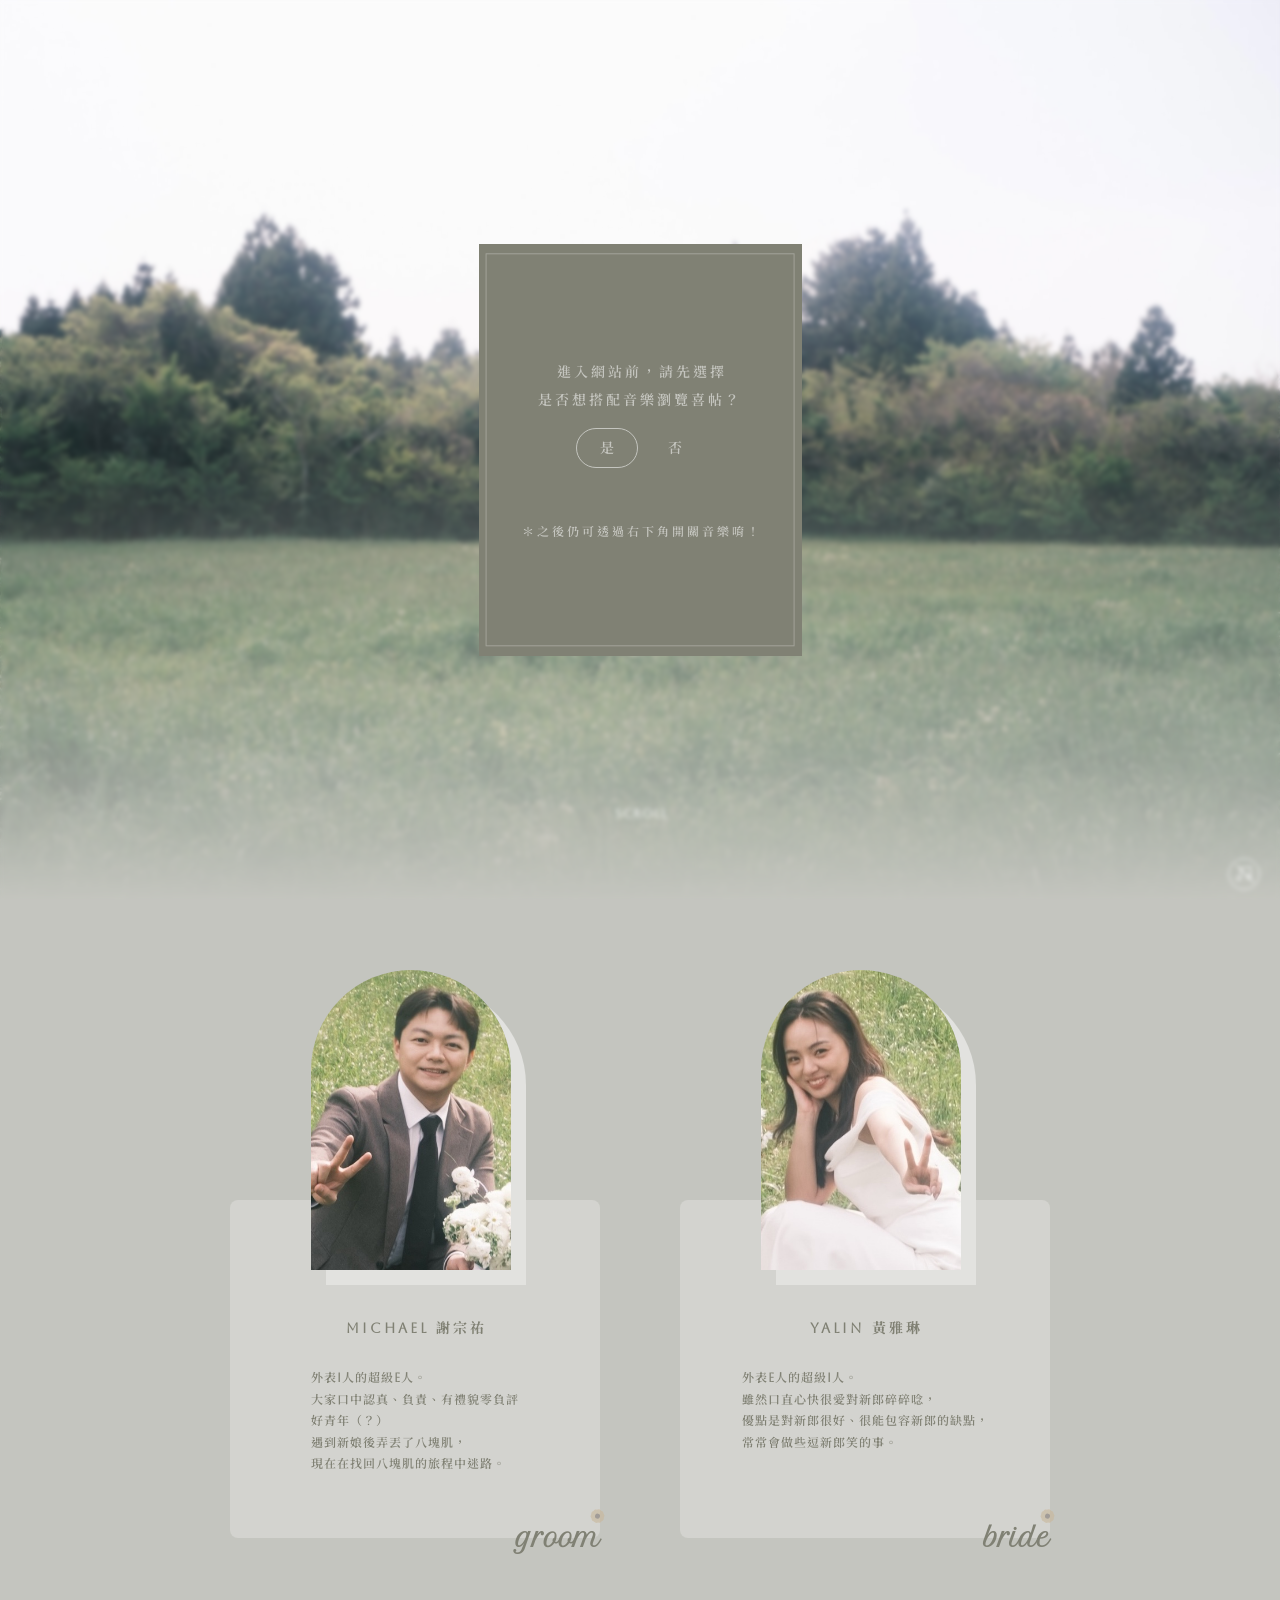
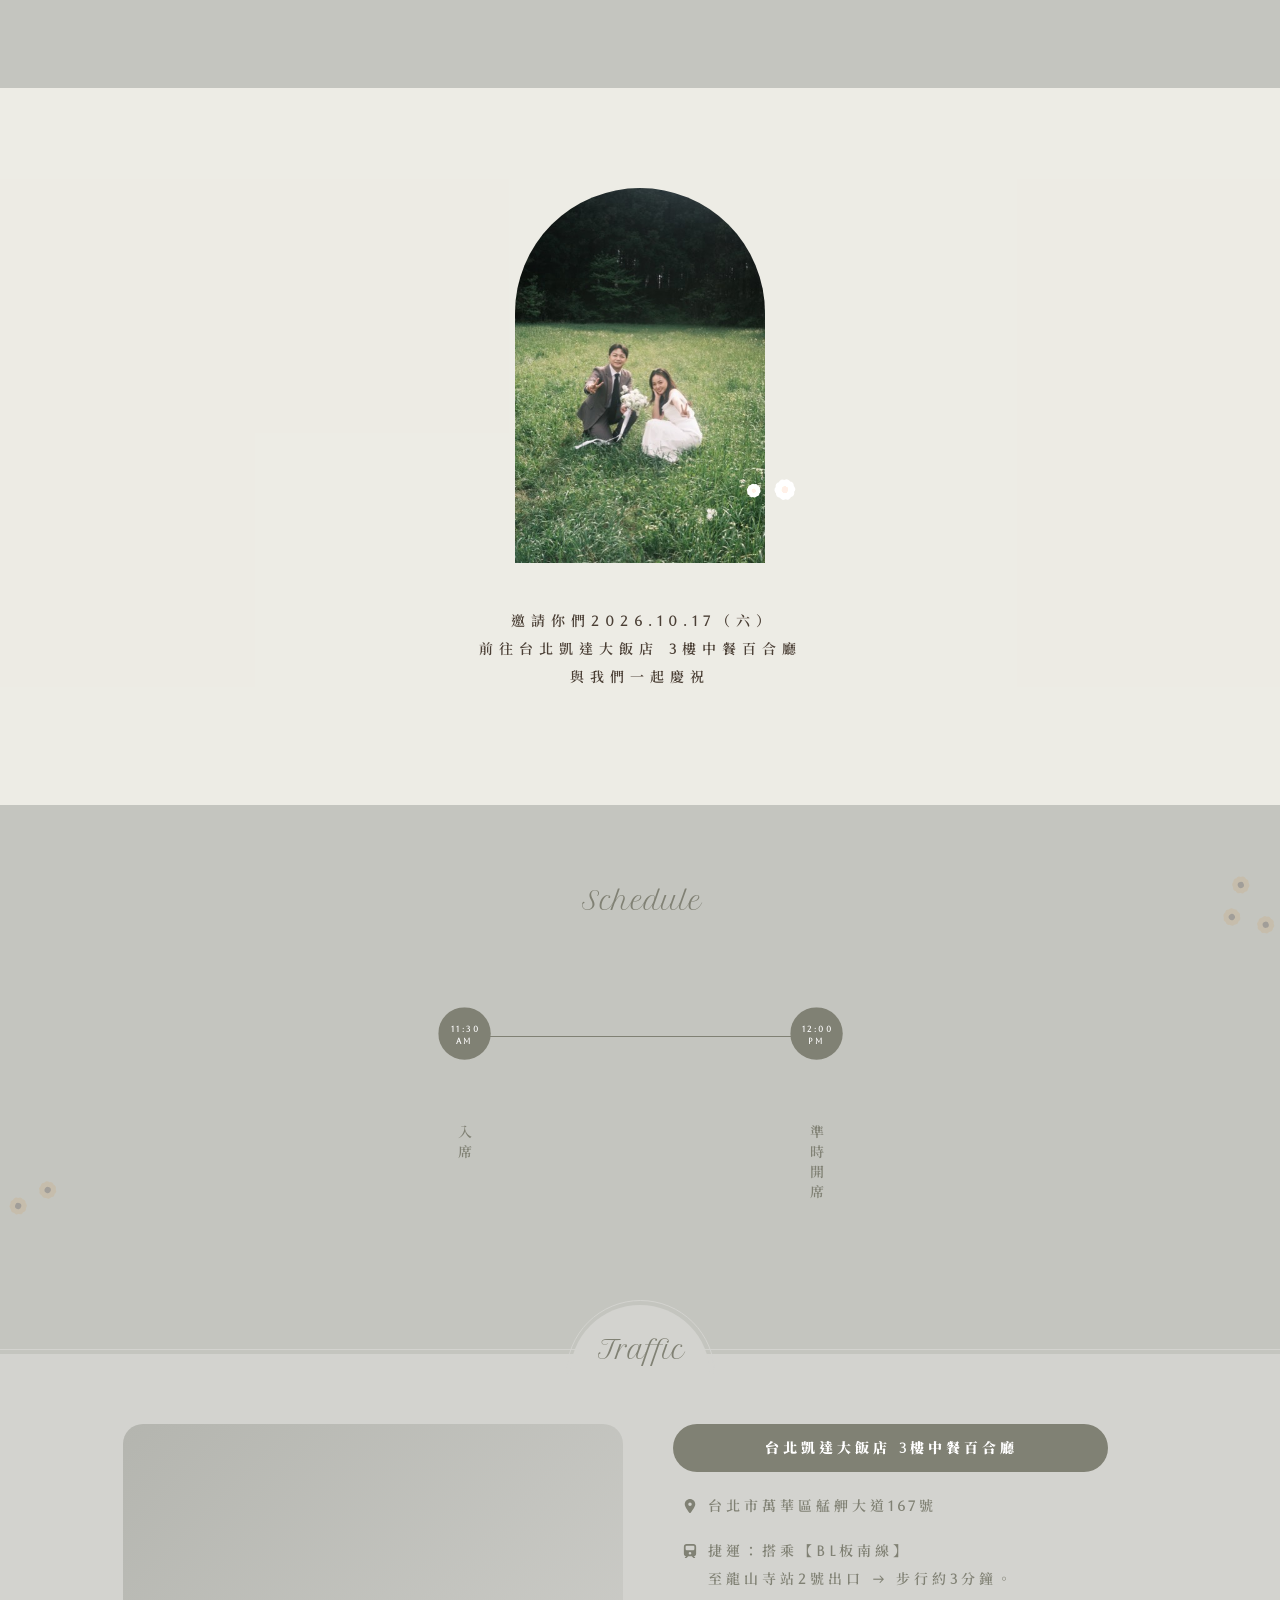
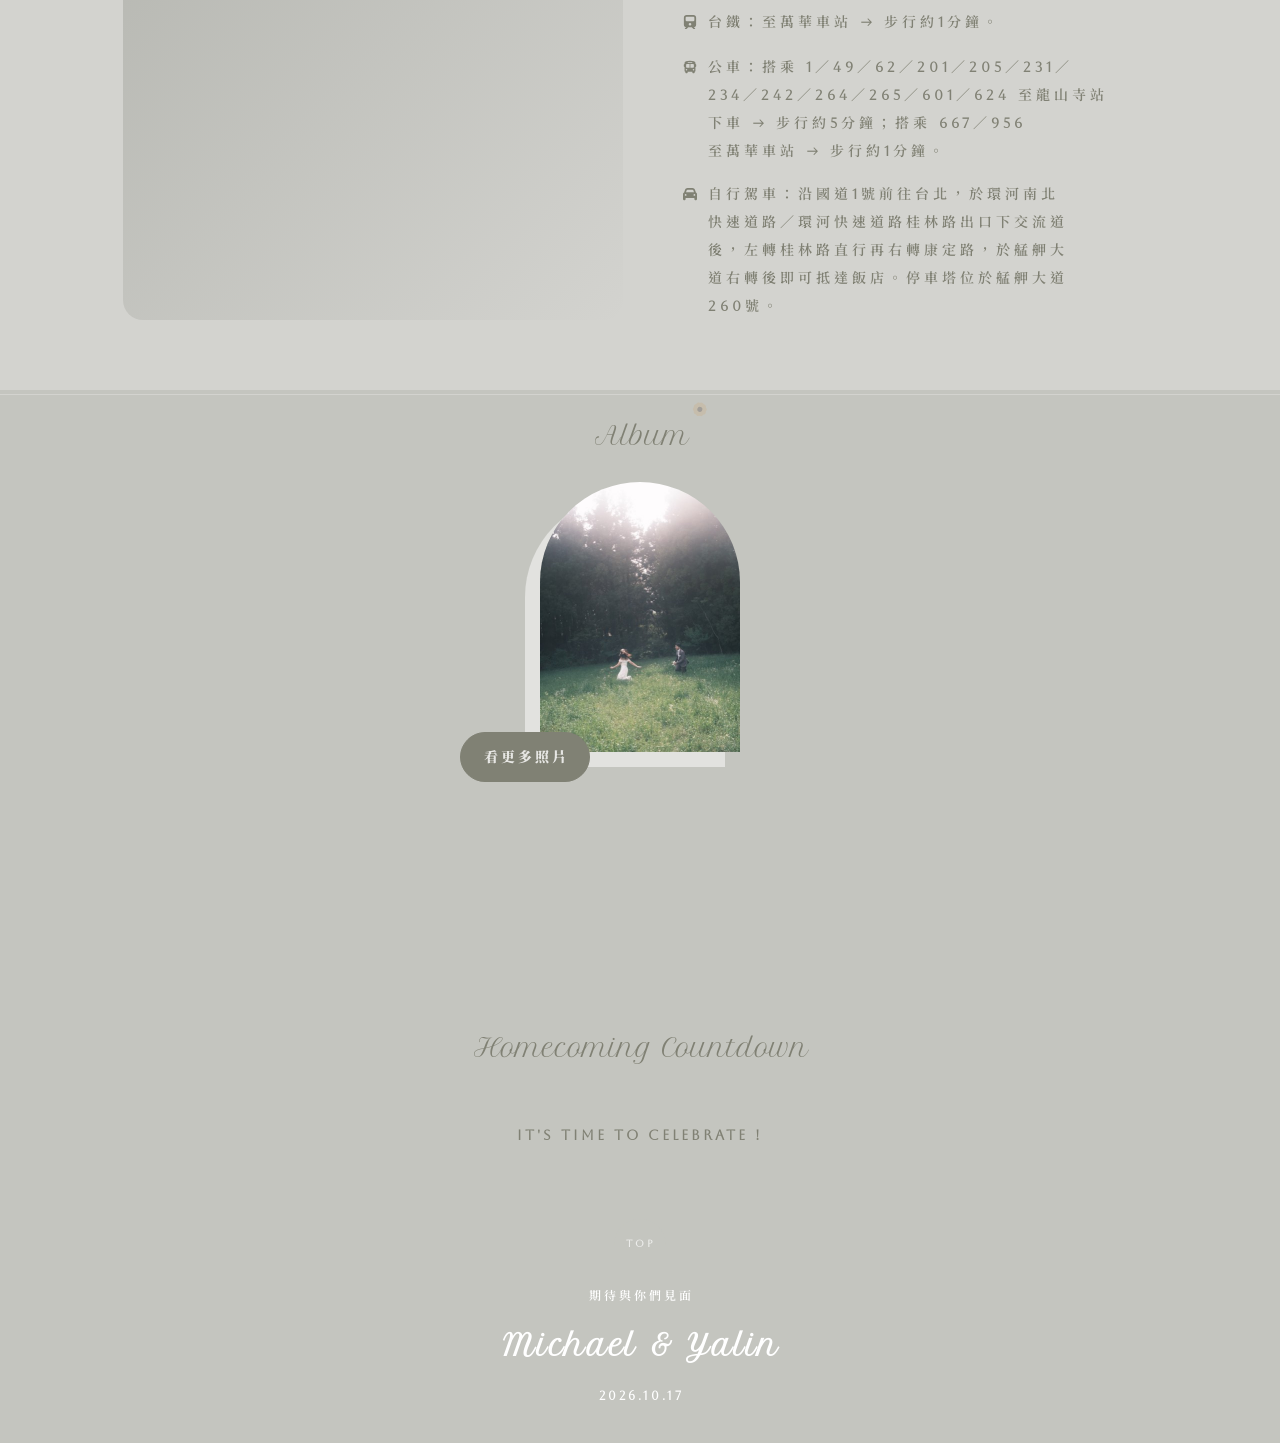
==== commit 0486ab50: "Drop 送客合照 from the homecoming schedule The homecoming banquet timeline is now just 11:30 入席 / 12:00 " ====
--- a/homecoming.html
+++ b/homecoming.html
@@ -91,13 +91,11 @@
         <span class="flowers" id="left-flower1"></span>
         <span class="flowers" id="left-flower2"></span>
     </div>
-    <div id="timeline">
+    <div id="timeline" class="timeline-2">
         <div class="time" id="time1">11:30<br>AM</div>
         <div class="time" id="time2">12:00<br>PM</div>
-        <div class="time" id="time3">14:40<br>PM</div>
         <div class="activity" id="activity1">入席</div>
         <div class="activity" id="activity2">準時開席</div>
-        <div class="activity" id="activity3">送客合照</div>
     </div>
 </div>
 
--- a/style.css
+++ b/style.css
@@ -390,6 +390,13 @@
     justify-content: center;
 }
 
+/* Two-step timeline (homecoming banquet: 入席 / 開席 only) */
+#timeline.timeline-2{
+    grid-template-areas:
+      'time1 activity1'
+      'time2 activity2';
+}
+
 #timeline::before{
     content: '';
     position: absolute;
@@ -399,6 +406,8 @@
     left: 25%;
     border-left: 1px solid rgb(128, 129, 116);
 }
+
+#timeline.timeline-2::before{ height: 55%; }
 
 #timeline div{
     display: flex;
@@ -1208,12 +1217,19 @@
         'activity1 activity2 activity3';
         width: 80%;
     }
+    #timeline.timeline-2{
+        grid-template-areas:
+        'time1 time2'
+        'activity1 activity2';
+        width: 55%;
+    }
     #timeline::before{
         width: 80%;
         height: 0;
         left: 10%;
         border-top: 1px solid rgb(128, 129, 116);
     }
+    #timeline.timeline-2::before{ width: 55%; height: 0; left: 22.5%; }
     #time2{ animation-delay: 0.3s; }
     #time3{ animation-delay: 0.6s; }
     .activity{ writing-mode: vertical-lr; align-self: start; }
